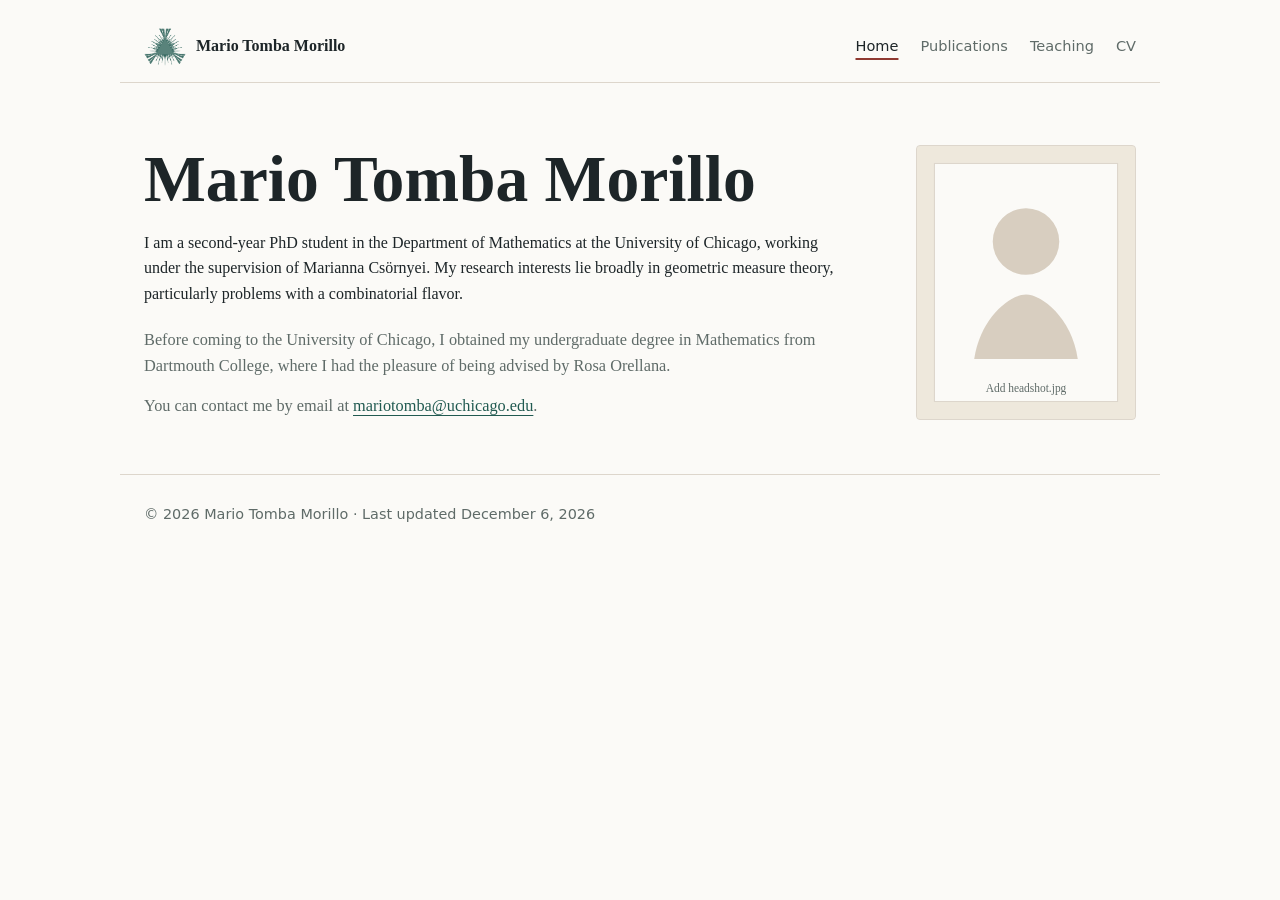
==== index.html @ 4c88c9cc "Show a last-updated date in the footer The date comes from the page's Last-Modified header, which Gi" ====
<!doctype html>
<html lang="en">
  <head>
    <meta charset="utf-8" />
    <meta name="viewport" content="width=device-width, initial-scale=1" />
    <meta
      name="description"
      content="Mario Tomba Morillo, PhD student in mathematics at the University of Chicago, working in geometric measure theory."
    />
    <meta name="theme-color" content="#fbfaf7" />
    <meta property="og:title" content="Mario Tomba Morillo | Mathematics PhD Student" />
    <meta
      property="og:description"
      content="PhD student in mathematics at the University of Chicago, working in geometric measure theory."
    />
    <meta property="og:type" content="website" />
    <title>Mario Tomba Morillo | Mathematics PhD Student</title>
    <link rel="stylesheet" href="assets/styles.css" />
  </head>
  <body>
    <header class="site-header">
      <a class="brand" href="index.html" aria-label="Home">
        <span class="brand-mark" aria-hidden="true">
          <img src="assets/kakeya-construction.png" alt="" />
        </span>
        <span>Mario Tomba Morillo</span>
      </a>
      <nav class="nav" aria-label="Main navigation">
        <a href="index.html" aria-current="page">Home</a>
        <a href="publications.html">Publications</a>
        <a href="teaching.html">Teaching</a>
        <a href="cv.html">CV</a>
      </nav>
    </header>

    <main id="top">
      <section class="hero" aria-labelledby="intro-title">
        <div class="hero-copy">
          <h1 id="intro-title">Mario Tomba Morillo</h1>
          <p>
            I am a second-year PhD student in the Department of Mathematics at the
            University of Chicago, working under the supervision of Marianna Csörnyei.
            My research interests lie broadly in geometric measure theory, particularly
            problems with a combinatorial flavor.
          </p>
          <div class="intro-text">
            <p>
              Before coming to the University of Chicago, I obtained my undergraduate
              degree in Mathematics from Dartmouth College, where I had the pleasure of
              being advised by Rosa Orellana.
            </p>
            <p>
              You can contact me by email at
              <a href="mailto:mariotomba@uchicago.edu">mariotomba@uchicago.edu</a>.
            </p>
          </div>
        </div>
        <figure class="portrait">
          <img
            src="assets/headshot.jpg"
            alt="Portrait of Mario Tomba Morillo"
            onerror="this.onerror=null; this.src='assets/headshot-placeholder.svg';"
          />
        </figure>
      </section>
    </main>

    <footer class="site-footer">
      <p>© <span id="year"></span> Mario Tomba Morillo<span id="last-updated"></span></p>
    </footer>

    <script src="assets/main.js"></script>
  </body>
</html>
---- assets/styles.css ----
:root {
  --paper: #fbfaf7;
  --ink: #1d2528;
  --muted: #5f6b68;
  --line: #ddd6cc;
  --accent: #8f3931;
  --link: #215a51;
  --white: #ffffff;
}

* {
  box-sizing: border-box;
}

html {
  scroll-behavior: smooth;
}

body {
  margin: 0;
  color: var(--ink);
  background: var(--paper);
  font-family: Charter, "Bitstream Charter", "Iowan Old Style", Georgia, serif;
  line-height: 1.6;
}

a {
  color: var(--link);
  text-decoration-thickness: 0.08em;
  text-underline-offset: 0.22em;
}

a:hover {
  color: var(--accent);
}

.site-header {
  display: flex;
  align-items: center;
  justify-content: space-between;
  gap: 24px;
  max-width: 1040px;
  margin: 0 auto;
  padding: 28px 24px 18px;
  border-bottom: 1px solid var(--line);
}

.brand {
  display: inline-flex;
  align-items: center;
  gap: 10px;
  color: var(--ink);
  font-weight: 700;
  text-decoration: none;
}

.brand-mark {
  display: grid;
  place-items: center;
  width: 42px;
  height: 36px;
}

.brand-mark img {
  display: block;
  width: 100%;
  height: 100%;
  object-fit: contain;
}

.nav {
  display: flex;
  flex-wrap: wrap;
  justify-content: flex-end;
  gap: 10px 22px;
  font-family: Inter, ui-sans-serif, system-ui, -apple-system, BlinkMacSystemFont, "Segoe UI", sans-serif;
  font-size: 0.91rem;
}

.nav a {
  color: var(--muted);
  text-decoration: none;
}

.nav a:hover {
  color: var(--ink);
}

.nav a[aria-current="page"] {
  color: var(--ink);
  text-decoration: underline;
  text-decoration-color: var(--accent);
  text-decoration-thickness: 2px;
  text-underline-offset: 0.45em;
}

main {
  overflow: hidden;
  max-width: 1040px;
  margin: 0 auto;
  padding: 0 24px;
}

.hero {
  display: grid;
  grid-template-columns: minmax(0, 1fr) 220px;
  gap: clamp(28px, 5vw, 56px);
  align-items: start;
  padding: 62px 0 54px;
}

.hero-copy {
  max-width: 690px;
  container-type: inline-size;
}

.eyebrow {
  margin: 0 0 12px;
  color: var(--accent);
  font-family: Inter, ui-sans-serif, system-ui, -apple-system, BlinkMacSystemFont, "Segoe UI", sans-serif;
  font-size: 0.78rem;
  font-weight: 800;
  letter-spacing: 0.08em;
  text-transform: uppercase;
}

h1,
h2,
h3,
p {
  overflow-wrap: anywhere;
}

h1 {
  margin: 0;
  color: var(--ink);
  font-size: min(9.5cqw, 4.4rem);
  line-height: 1.05;
  letter-spacing: 0;
  white-space: nowrap;
}

h2 {
  margin: 0 0 18px;
  color: var(--ink);
  font-size: clamp(1.45rem, 3vw, 2rem);
  line-height: 1.18;
  letter-spacing: 0;
}

h3 {
  margin: 0 0 8px;
  font-size: 1.2rem;
  line-height: 1.25;
}

.lede {
  margin: 20px 0 0;
  color: #34403f;
  font-size: clamp(1.08rem, 2vw, 1.25rem);
}

.intro-text {
  display: grid;
  gap: 14px;
  margin-top: 20px;
  color: var(--muted);
  font-size: 1.02rem;
}

.intro-text p {
  margin: 0;
}

.portrait {
  margin: 0;
}

.portrait img {
  display: block;
  width: 100%;
  aspect-ratio: 4 / 5;
  object-fit: cover;
  border: 1px solid var(--line);
  border-radius: 4px;
  background:
    linear-gradient(135deg, rgba(33, 90, 81, 0.12), rgba(143, 57, 49, 0.1)),
    #eee8dc;
}

.portrait figcaption {
  margin-top: 10px;
  color: var(--muted);
  font-family: Inter, ui-sans-serif, system-ui, -apple-system, BlinkMacSystemFont, "Segoe UI", sans-serif;
  font-size: 0.8rem;
}

.section {
  padding: 42px 0;
  border-top: 1px solid var(--line);
}

.page {
  padding: 56px 0 64px;
}

.page-title {
  margin: 0 0 28px;
  font-size: clamp(2rem, 5vw, 2.75rem);
  line-height: 1.1;
  white-space: normal;
}

.contact-grid {
  display: grid;
  grid-template-columns: repeat(2, minmax(0, 1fr));
  gap: 28px;
}

.contact-grid p {
  margin: 0;
  color: #33403d;
  font-size: 1.08rem;
}

.paper,
.timeline article {
  border-top: 1px solid var(--line);
}

.paper-list {
  display: grid;
  gap: 14px;
}

.paper {
  display: grid;
  grid-template-columns: minmax(0, 1fr) auto;
  gap: 16px;
  align-items: start;
  padding: 18px 0;
}

.term {
  color: var(--accent);
  font-family: Inter, ui-sans-serif, system-ui, -apple-system, BlinkMacSystemFont, "Segoe UI", sans-serif;
  font-size: 0.78rem;
  font-weight: 800;
  text-transform: uppercase;
}

.paper-links {
  display: flex;
  gap: 12px;
  font-family: Inter, ui-sans-serif, system-ui, -apple-system, BlinkMacSystemFont, "Segoe UI", sans-serif;
  white-space: nowrap;
}

.paper p,
.timeline p,
.single-line {
  margin: 0;
  color: var(--muted);
}

.timeline {
  display: grid;
  gap: 0;
}

.timeline article {
  display: grid;
  grid-template-columns: 160px minmax(0, 1fr);
  gap: 20px;
  padding: 18px 0;
}

.contact {
  background: transparent;
}

.contact-list {
  display: grid;
  gap: 10px;
  padding: 0;
  margin: 0;
  list-style: none;
  font-family: Inter, ui-sans-serif, system-ui, -apple-system, BlinkMacSystemFont, "Segoe UI", sans-serif;
}

.site-footer {
  max-width: 1040px;
  margin: 0 auto;
  padding: 28px 24px;
  color: var(--muted);
  border-top: 1px solid var(--line);
  font-family: Inter, ui-sans-serif, system-ui, -apple-system, BlinkMacSystemFont, "Segoe UI", sans-serif;
  font-size: 0.9rem;
}

.site-footer p {
  margin: 0;
}

@media (max-width: 920px) {
  .hero {
    grid-template-columns: minmax(0, 1fr) 170px;
  }

  .contact-grid,
  .paper,
  .timeline article {
    grid-template-columns: 1fr;
  }

  .paper-links {
    flex-wrap: wrap;
    white-space: normal;
  }
}

@media (max-width: 640px) {
  .site-header {
    align-items: flex-start;
    flex-direction: column;
  }

  .nav {
    justify-content: flex-start;
  }

  .hero {
    grid-template-columns: 1fr;
    padding-top: 38px;
  }

  .portrait {
    max-width: 230px;
    order: -1;
  }

  .section {
    padding-block: 34px;
  }

  .page {
    padding-block: 38px 48px;
  }
}
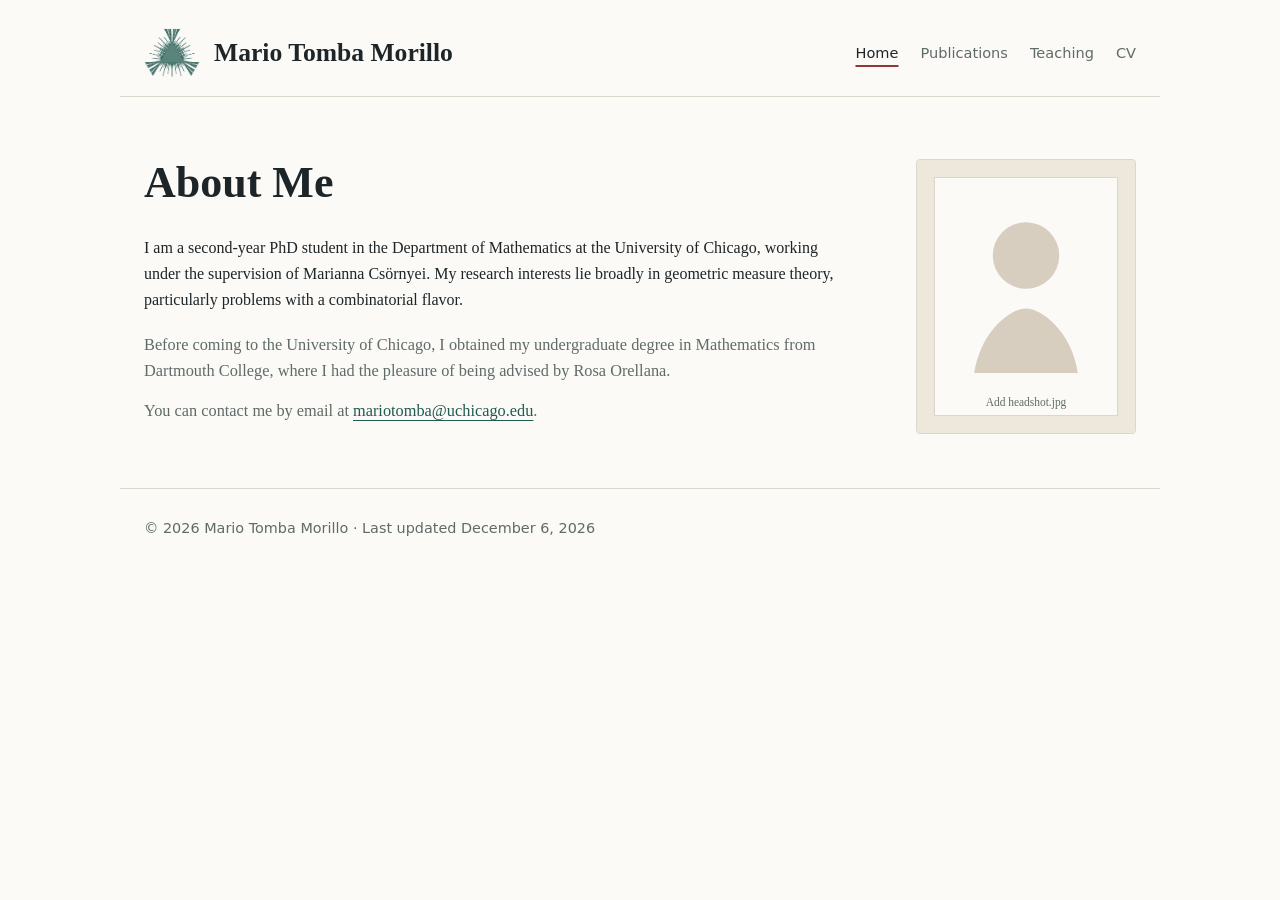
==== commit 777d10fd: "Enlarge the name in the header and retitle the home page - Make the name and Kakeya logo in the top " ====
--- a/index.html
+++ b/index.html
@@ -36,7 +36,7 @@
     <main id="top">
       <section class="hero" aria-labelledby="intro-title">
         <div class="hero-copy">
-          <h1 id="intro-title">Mario Tomba Morillo</h1>
+          <h1 id="intro-title" class="page-title">About Me</h1>
           <p>
             I am a second-year PhD student in the Department of Mathematics at the
             University of Chicago, working under the supervision of Marianna Csörnyei.
--- a/assets/styles.css
+++ b/assets/styles.css
@@ -48,17 +48,20 @@
 .brand {
   display: inline-flex;
   align-items: center;
-  gap: 10px;
-  color: var(--ink);
+  gap: 14px;
+  color: var(--ink);
+  font-size: clamp(1.3rem, 2.6vw, 1.6rem);
   font-weight: 700;
+  line-height: 1.15;
   text-decoration: none;
 }
 
 .brand-mark {
   display: grid;
+  flex: none;
   place-items: center;
-  width: 42px;
-  height: 36px;
+  width: 56px;
+  height: 50px;
 }
 
 .brand-mark img {
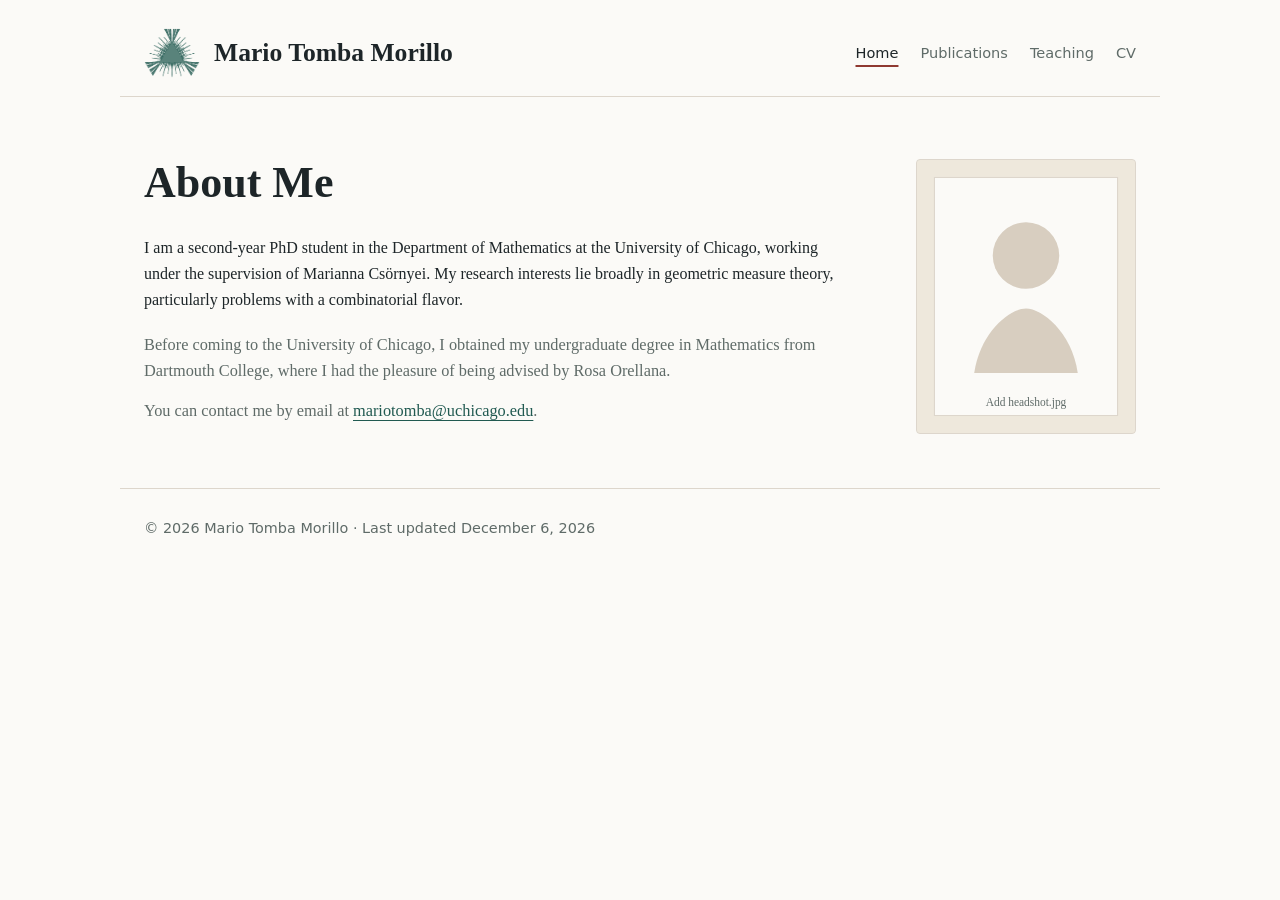
==== commit 3f340abf: "Link the CV tab directly to the PDF The CV tab in the top bar now opens assets/cv.pdf instead of a s" ====
--- a/index.html
+++ b/index.html
@@ -29,7 +29,7 @@
         <a href="index.html" aria-current="page">Home</a>
         <a href="publications.html">Publications</a>
         <a href="teaching.html">Teaching</a>
-        <a href="cv.html">CV</a>
+        <a href="assets/cv.pdf">CV</a>
       </nav>
     </header>
 
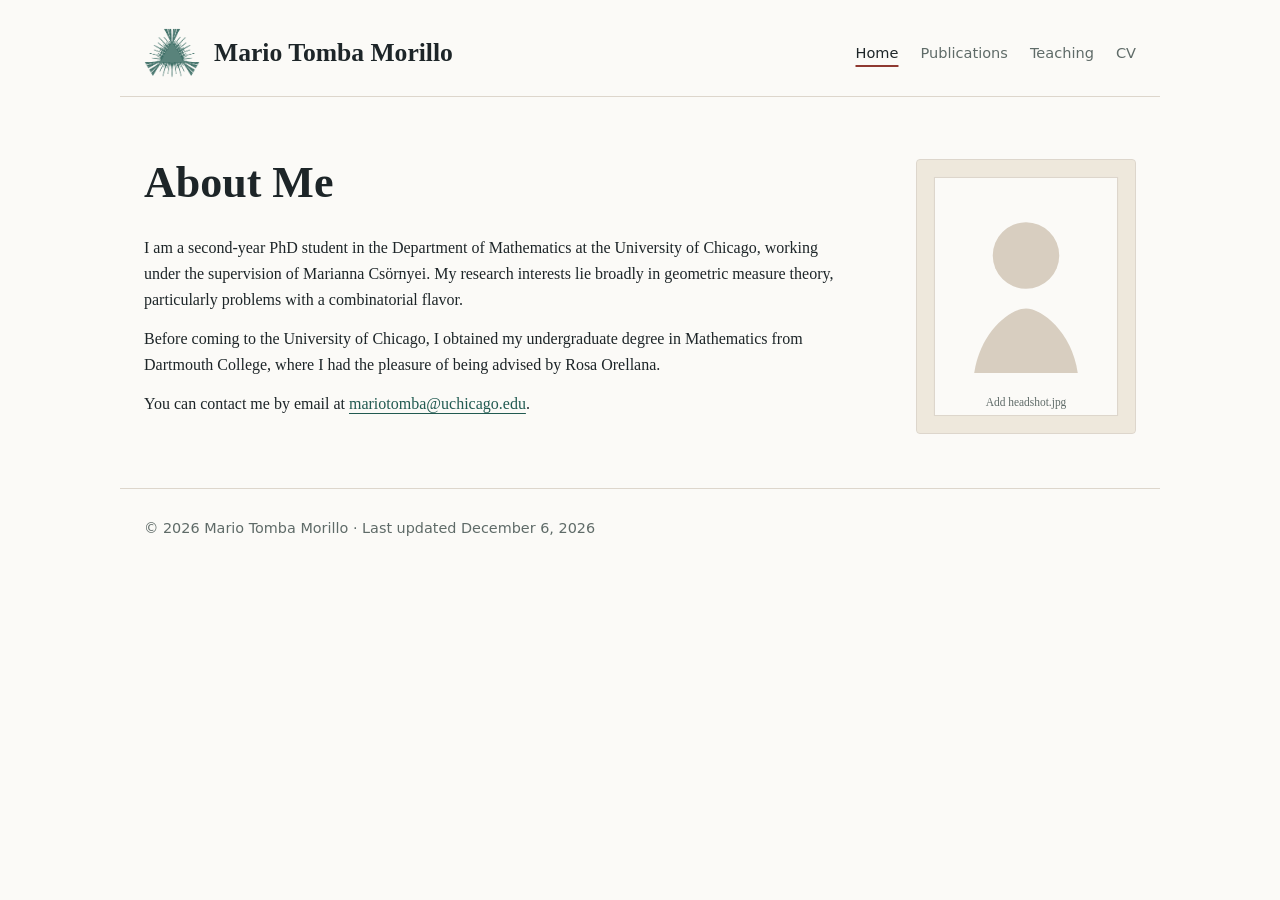
==== commit 89d5684a: "Use one text color for the whole home page intro All intro paragraphs now share the main text color " ====
--- a/index.html
+++ b/index.html
@@ -37,13 +37,13 @@
       <section class="hero" aria-labelledby="intro-title">
         <div class="hero-copy">
           <h1 id="intro-title" class="page-title">About Me</h1>
-          <p>
-            I am a second-year PhD student in the Department of Mathematics at the
-            University of Chicago, working under the supervision of Marianna Csörnyei.
-            My research interests lie broadly in geometric measure theory, particularly
-            problems with a combinatorial flavor.
-          </p>
           <div class="intro-text">
+            <p>
+              I am a second-year PhD student in the Department of Mathematics at the
+              University of Chicago, working under the supervision of Marianna Csörnyei.
+              My research interests lie broadly in geometric measure theory, particularly
+              problems with a combinatorial flavor.
+            </p>
             <p>
               Before coming to the University of Chicago, I obtained my undergraduate
               degree in Mathematics from Dartmouth College, where I had the pleasure of
--- a/assets/styles.css
+++ b/assets/styles.css
@@ -167,8 +167,6 @@
   display: grid;
   gap: 14px;
   margin-top: 20px;
-  color: var(--muted);
-  font-size: 1.02rem;
 }
 
 .intro-text p {
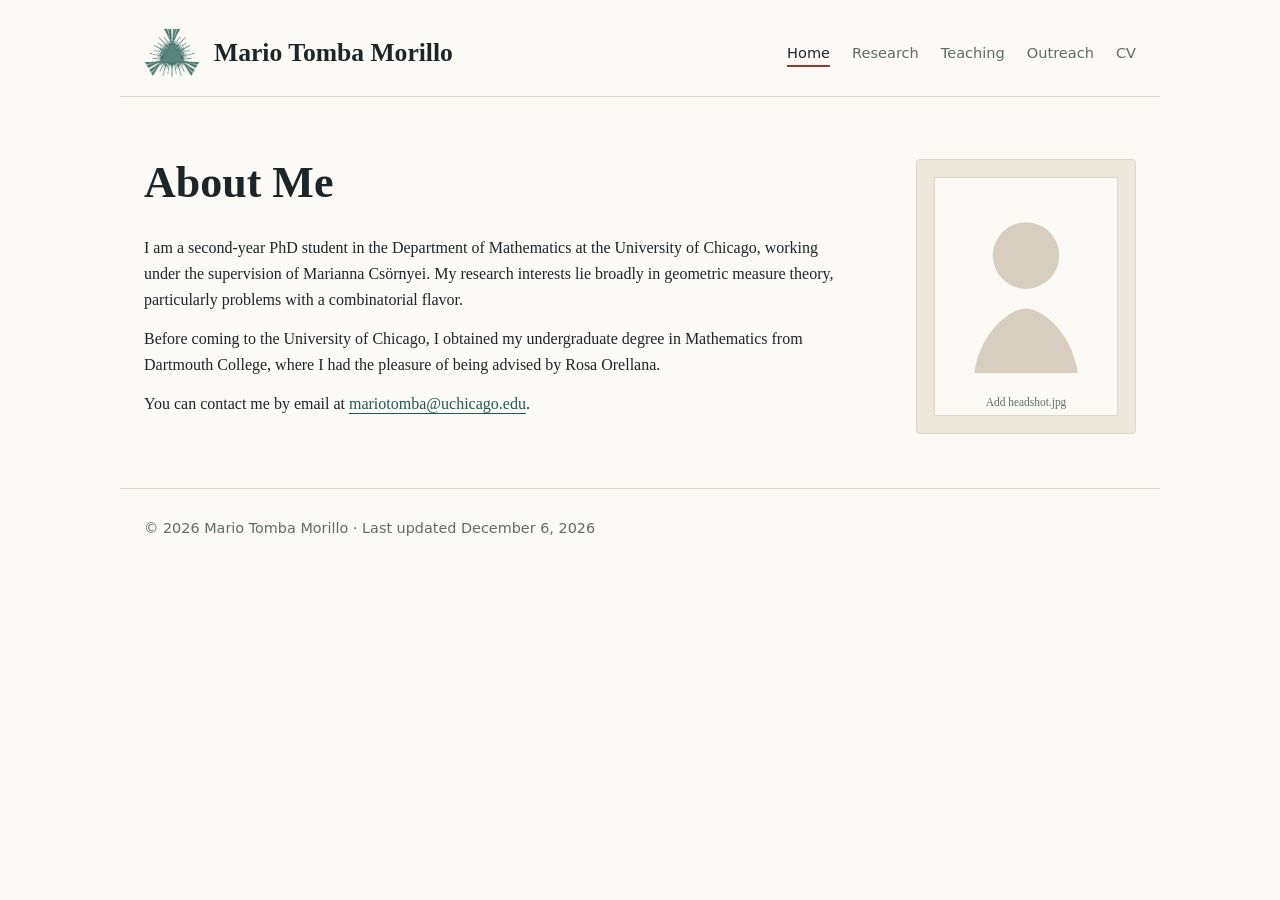
==== commit a348afbe: "Add Outreach page and turn Publications into a Research page - New Outreach page listing the Directe" ====
--- a/index.html
+++ b/index.html
@@ -27,8 +27,9 @@
       </a>
       <nav class="nav" aria-label="Main navigation">
         <a href="index.html" aria-current="page">Home</a>
-        <a href="publications.html">Publications</a>
+        <a href="research.html">Research</a>
         <a href="teaching.html">Teaching</a>
+        <a href="outreach.html">Outreach</a>
         <a href="assets/cv.pdf">CV</a>
       </nav>
     </header>
--- a/assets/styles.css
+++ b/assets/styles.css
@@ -166,6 +166,7 @@
 .intro-text {
   display: grid;
   gap: 14px;
+  max-width: 690px;
   margin-top: 20px;
 }
 
@@ -212,6 +213,21 @@
   white-space: normal;
 }
 
+.subsection + .subsection,
+.intro-text + .subsection {
+  margin-top: 32px;
+}
+
+.subsection h2 {
+  margin-bottom: 8px;
+  font-size: clamp(1.2rem, 2.2vw, 1.35rem);
+}
+
+.subsection-role {
+  font-weight: 400;
+  white-space: nowrap;
+}
+
 .contact-grid {
   display: grid;
   grid-template-columns: repeat(2, minmax(0, 1fr));
@@ -224,22 +240,56 @@
   font-size: 1.08rem;
 }
 
-.paper,
-.timeline article {
-  border-top: 1px solid var(--line);
-}
-
-.paper-list {
-  display: grid;
-  gap: 14px;
-}
-
-.paper {
-  display: grid;
-  grid-template-columns: minmax(0, 1fr) auto;
+.pub-list {
+  display: grid;
   gap: 16px;
-  align-items: start;
-  padding: 18px 0;
+  max-width: 760px;
+  margin: 0;
+  padding: 0;
+  list-style: none;
+}
+
+.pub-list li {
+  position: relative;
+  padding-left: 22px;
+}
+
+.pub-list li::before {
+  position: absolute;
+  top: 0;
+  left: 4px;
+  content: "•";
+}
+
+.pub-venue {
+  display: block;
+}
+
+.pub-title {
+  font-size: 0.95rem;
+  font-weight: 700;
+}
+
+.pub-authors {
+  margin-left: 8px;
+  color: var(--muted);
+  font-size: 0.88rem;
+}
+
+.nowrap {
+  white-space: nowrap;
+}
+
+.pub-venue {
+  font-size: 0.88rem;
+}
+
+.pub-links {
+  display: inline-flex;
+  gap: 10px;
+  margin-left: 8px;
+  font-family: Inter, ui-sans-serif, system-ui, -apple-system, BlinkMacSystemFont, "Segoe UI", sans-serif;
+  font-size: 0.8rem;
 }
 
 .term {
@@ -250,30 +300,86 @@
   text-transform: uppercase;
 }
 
-.paper-links {
+.entry-list {
+  max-width: 760px;
+  margin: 0;
+  padding: 0;
+  list-style: none;
+}
+
+.entry-list li {
+  position: relative;
   display: flex;
-  gap: 12px;
-  font-family: Inter, ui-sans-serif, system-ui, -apple-system, BlinkMacSystemFont, "Segoe UI", sans-serif;
+  flex-wrap: wrap;
+  align-items: baseline;
+  justify-content: space-between;
+  gap: 2px 20px;
+  padding: 5px 0 5px 22px;
+}
+
+.entry-list li::before {
+  position: absolute;
+  top: 5px;
+  left: 4px;
+  content: "•";
+}
+
+.entry {
+  display: flex;
+  flex: 1 1 0;
+  flex-wrap: wrap;
+  align-items: baseline;
+  gap: 2px 14px;
+  min-width: 0;
+}
+
+.entry-title {
+  font-size: 0.95rem;
+  font-weight: 700;
+}
+
+.math sup {
+  line-height: 0;
+}
+
+.entry-detail {
+  color: var(--muted);
+  font-size: 0.88rem;
+}
+
+.entry-list .term {
+  flex: none;
+  font-size: 0.72rem;
   white-space: nowrap;
 }
 
-.paper p,
-.timeline p,
-.single-line {
-  margin: 0;
-  color: var(--muted);
-}
-
-.timeline {
-  display: grid;
-  gap: 0;
-}
-
-.timeline article {
-  display: grid;
-  grid-template-columns: 160px minmax(0, 1fr);
-  gap: 20px;
-  padding: 18px 0;
+.entry-sublist {
+  flex-basis: 100%;
+  margin: 0 0 8px;
+  padding: 0;
+  list-style: none;
+}
+
+.entry-sublist li {
+  flex-wrap: nowrap;
+  padding: 2px 0 2px 18px;
+}
+
+.entry-sublist li::before {
+  top: 2px;
+  left: 2px;
+  content: "\25E6";
+}
+
+.entry-note {
+  flex: 1 1 0;
+  min-width: 0;
+  font-size: 0.88rem;
+}
+
+.entry-note-title {
+  font-size: 0.88rem;
+  font-weight: 700;
 }
 
 .contact {
@@ -308,15 +414,8 @@
     grid-template-columns: minmax(0, 1fr) 170px;
   }
 
-  .contact-grid,
-  .paper,
-  .timeline article {
+  .contact-grid {
     grid-template-columns: 1fr;
-  }
-
-  .paper-links {
-    flex-wrap: wrap;
-    white-space: normal;
   }
 }
 
@@ -328,6 +427,8 @@
 
   .nav {
     justify-content: flex-start;
+    gap: 10px 14px;
+    font-size: 0.86rem;
   }
 
   .hero {
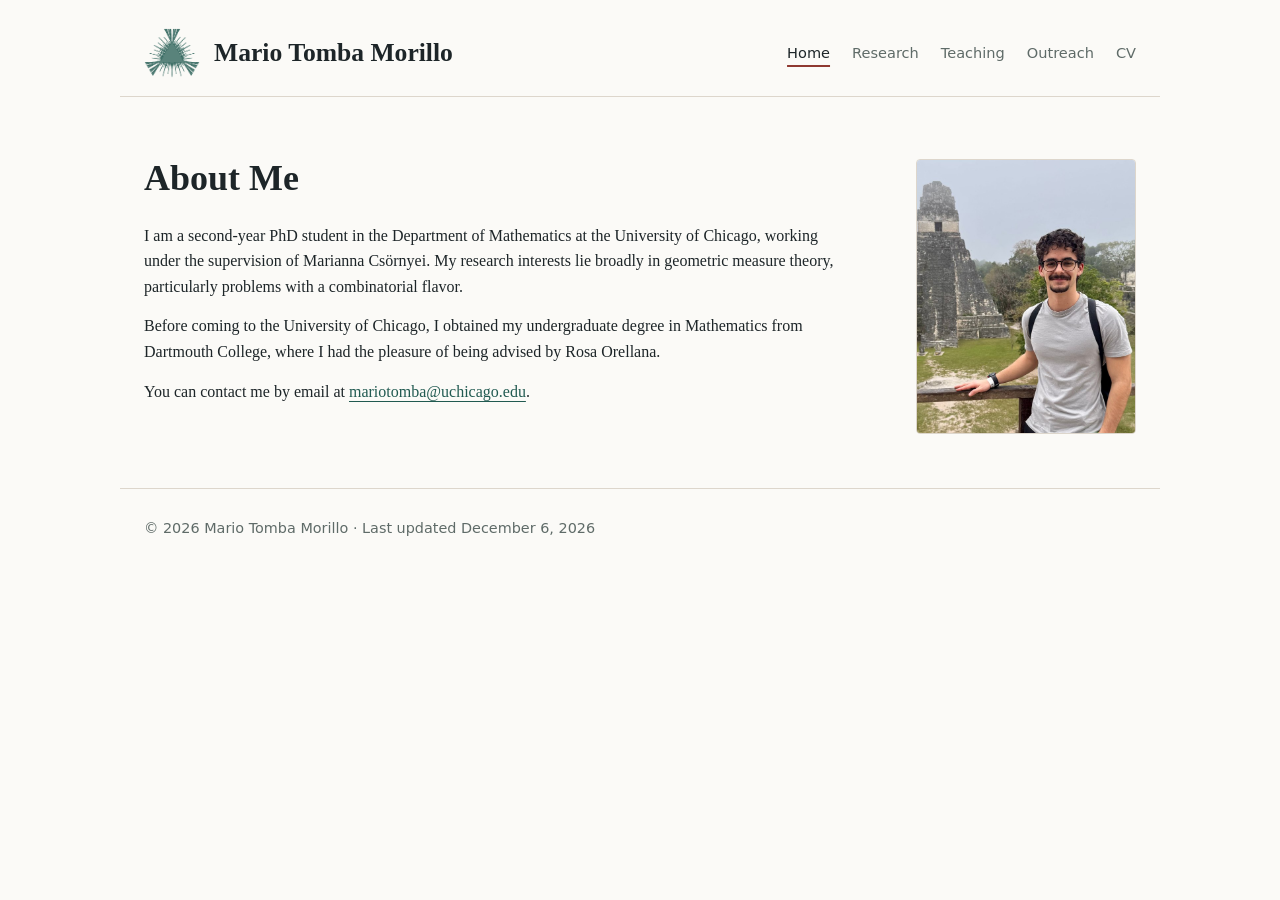
==== commit cf2c420a: "Add the home page photo Use a 4:5 crop of the Tikal photo (660x825, no metadata) as assets/headshot." ====
--- a/index.html
+++ b/index.html
@@ -59,8 +59,7 @@
         <figure class="portrait">
           <img
             src="assets/headshot.jpg"
-            alt="Portrait of Mario Tomba Morillo"
-            onerror="this.onerror=null; this.src='assets/headshot-placeholder.svg';"
+            alt="Mario Tomba Morillo at Tikal, with Temple I in the background"
           />
         </figure>
       </section>
--- a/assets/styles.css
+++ b/assets/styles.css
@@ -207,14 +207,17 @@
 }
 
 .page-title {
-  margin: 0 0 28px;
-  font-size: clamp(2rem, 5vw, 2.75rem);
+  margin: 0 0 24px;
+  font-size: clamp(1.75rem, 4vw, 2.25rem);
   line-height: 1.1;
   white-space: normal;
 }
 
-.subsection + .subsection,
-.intro-text + .subsection {
+.intro-text + .page-section {
+  margin-top: 48px;
+}
+
+.subsection + .subsection {
   margin-top: 32px;
 }
 
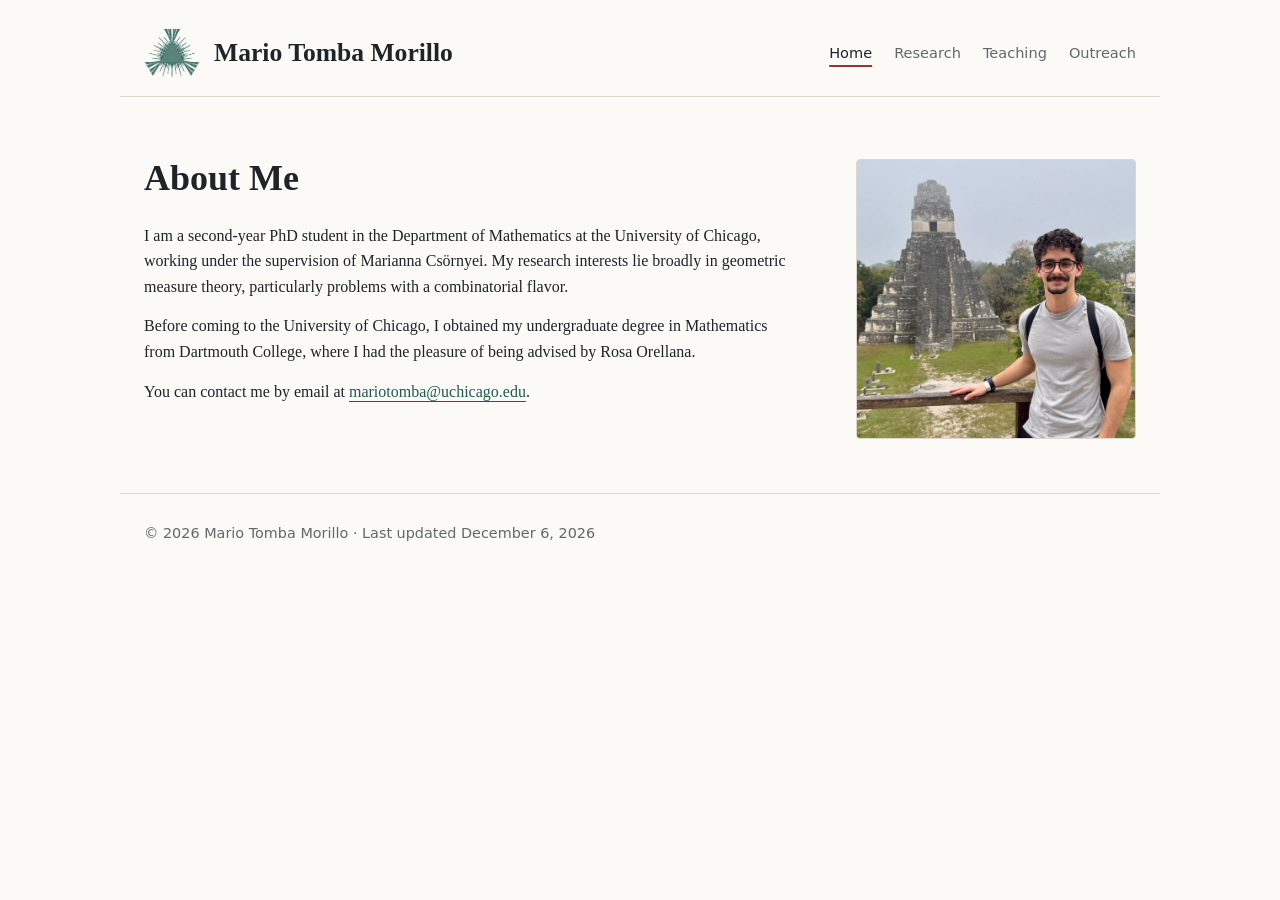
==== commit 226cc33c: "Hide the CV link until the PDF is added The CV link in the top bar is commented out on every page, s" ====
--- a/index.html
+++ b/index.html
@@ -30,7 +30,8 @@
         <a href="research.html">Research</a>
         <a href="teaching.html">Teaching</a>
         <a href="outreach.html">Outreach</a>
-        <a href="assets/cv.pdf">CV</a>
+        <!-- CV link: uncomment once assets/cv.pdf is added.
+        <a href="assets/cv.pdf">CV</a> -->
       </nav>
     </header>
 
--- a/assets/styles.css
+++ b/assets/styles.css
@@ -106,7 +106,7 @@
 
 .hero {
   display: grid;
-  grid-template-columns: minmax(0, 1fr) 220px;
+  grid-template-columns: minmax(0, 1fr) 280px;
   gap: clamp(28px, 5vw, 56px);
   align-items: start;
   padding: 62px 0 54px;
@@ -181,7 +181,7 @@
 .portrait img {
   display: block;
   width: 100%;
-  aspect-ratio: 4 / 5;
+  aspect-ratio: 1 / 1;
   object-fit: cover;
   border: 1px solid var(--line);
   border-radius: 4px;
@@ -414,7 +414,7 @@
 
 @media (max-width: 920px) {
   .hero {
-    grid-template-columns: minmax(0, 1fr) 170px;
+    grid-template-columns: minmax(0, 1fr) 220px;
   }
 
   .contact-grid {
@@ -440,7 +440,7 @@
   }
 
   .portrait {
-    max-width: 230px;
+    max-width: 300px;
     order: -1;
   }
 
